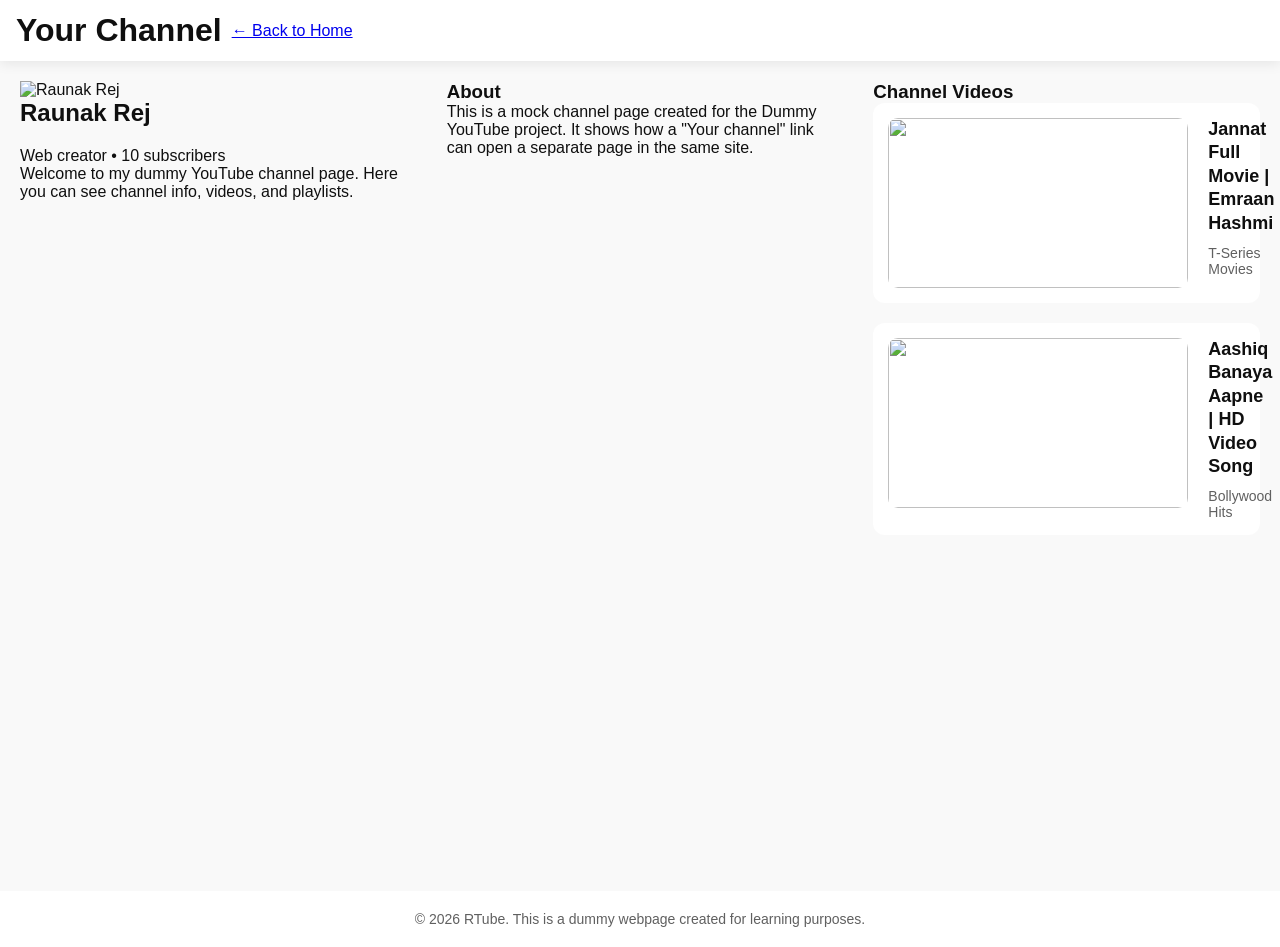
==== channel.html @ 603fffbb "Add files via upload Addition of channel.html" ====
<!DOCTYPE html>
<html lang="en">

<head>
    <meta charset="UTF-8">
    <meta name="viewport" content="width=device-width, initial-scale=1.0">
    <title>Your Channel | Raunak Rej</title>
    <link rel="stylesheet" href="youtube_style.css">
</head>

<body>
    <header class="channel-header">
        <div class="channel-top">
            <h1>Your Channel</h1>
            <a href="index.html" class="back-link">← Back to Home</a>
        </div>
    </header>

    <main class="channel-page">
        <section class="channel-profile">
            <img class="channel-avatar"
                src="https://yt3.ggpht.com/seoNK1MlktRZw8GEsZMOElBRtVl6kZ81d6hCmcFkUjf-pJ1jsKyAmCoxCi_DvO9O91PSFSJ=s88-c-k-c0x00ffffff-no-rj"
                alt="Raunak Rej">
            <div>
                <h2>Raunak Rej</h2>
                <p class="channel-subtitle">Web creator • 10 subscribers</p>
                <p>Welcome to my dummy YouTube channel page. Here you can see channel info, videos, and playlists.</p>
            </div>
        </section>

        <section class="channel-info">
            <h3>About</h3>
            <p>This is a mock channel page created for the Dummy YouTube project. It shows how a "Your channel" link can open a separate page in the same site.</p>
        </section>

        <section class="channel-videos">
            <h3>Channel Videos</h3>
            <div class="video-card">
                <article>
                    <img src="https://cdn.cinematerial.com/p/297x/iajmjaap/jannat-indian-movie-poster-md.jpg?v=1456298328">
                    <div>
                        <h3>Jannat Full Movie | Emraan Hashmi</h3>
                        <p>T-Series Movies</p>
                    </div>
                </article>
            </div>
            <div class="video-card">
                <article>
                    <img src="https://encrypted-tbn0.gstatic.com/images?q=tbn:ANd9GcS42lvnHL2Hnqnjocbv1Q9vMdhVQEsehl34HcLcrfSHyg&s=10">
                    <div>
                        <h3>Aashiq Banaya Aapne | HD Video Song</h3>
                        <p>Bollywood Hits</p>
                    </div>
                </article>
            </div>
        </section>
    </main>

    <footer>
        <p>&copy; 2026 RTube. This is a dummy webpage created for learning purposes.</p>
    </footer>
</body>

</html>
---- youtube_style.css ----
* {
  margin: 0;
  padding: 0;
  box-sizing: border-box;
  font-family: Arial, Helvetica, sans-serif;
}

/* ==========================
   THEME VARIABLES
========================= */

:root {
  --bg: #f9f9f9;
  --text: #0f0f0f;

  --header: #ffffff;
  --sidebar: #ffffff;

  --card: #ffffff;
  --card-hover: #f2f2f2;

  --menu: #ffffff;

  --button: #f2f2f2;
  --button-hover: #e5e5e5;

  --input-bg: #ffffff;

  --border: #e6e6e6;

  --secondary-text: #606060;

  --primary: #ff0000;

  --shadow: 0 3px 12px rgba(0, 0, 0, 0.08);

  --radius: 16px;
}

body.dark-mode {
  --bg: #0f0f0f;
  --text: #ffffff;

  --header: #202020;
  --sidebar: #181818;

  --card: #202020;
  --card-hover: #2f2f2f;

  --menu: #282828;

  --button: #303030;
  --button-hover: #404040;

  --input-bg: #121212;

  --border: #3c3c3c;

  --secondary-text: #aaaaaa;

  --primary: #ff3b3b;

  --shadow: 0 4px 18px rgba(0, 0, 0, 0.45);
}

/* ==========================
   BODY
========================= */

body {
  background: var(--bg);
  color: var(--text);
  transition: all 0.3s ease;
  overflow-x: hidden;
}

/* ==========================
   SPINNER ANIMATION
========================= */

.spinner-container {
  display: flex;
  flex-direction: column;
  align-items: center;
  justify-content: center;
  padding: 40px 20px;
  text-align: center;
  animation: fadeIn 0.3s ease-in;
}

.spinner {
  width: 50px;
  height: 50px;
  border: 4px solid var(--border);
  border-top-color: var(--primary);
  border-radius: 50%;
  animation: spin 0.8s linear infinite;
  margin-bottom: 20px;
}

@keyframes spin {
  to {
    transform: rotate(360deg);
  }
}

@keyframes fadeIn {
  from {
    opacity: 0;
  }
  to {
    opacity: 1;
  }
}

.spinner-container p {
  font-size: 16px;
  color: var(--secondary-text);
  font-weight: 500;
  letter-spacing: 0.5px;
}

/* ==========================
   HEADER
========================= */

header {
  display: flex;
  justify-content: space-between;
  align-items: center;
  gap: 12px;

  padding: 12px 16px;

  background: var(--header);
  box-shadow: var(--shadow);

  position: sticky;
  top: 0;
  z-index: 100;
}

header > div:first-child {
  display: flex;
  align-items: center;
  gap: 10px;
  min-width: auto;
}

header h2 {
  color: #ff0000;
  font-size: clamp(16px, 4vw, 22px);
  white-space: nowrap;
}

header input {
  width: 100%;
  max-width: 100%;
  padding: 10px 15px;

  border: 1px solid var(--border);
  border-radius: 20px;

  outline: none;
  background: var(--input-bg);
  color: var(--text);

  font-size: 14px;
  transition: 0.2s;
}

header input:focus {
  border-color: #3ea6ff;
  box-shadow: 0 0 0 3px rgba(62, 166, 255, 0.18);
}

header button {
  padding: 10px 16px;
  border: none;
  border-radius: 20px;
  background: var(--button);
  color: var(--text);
  cursor: pointer;
  transition: 0.3s;
  white-space: nowrap;
  min-width: fit-content;
}

header button:hover {
  background: #ff0000;
  color: white;
}

/* ==========================
   MAIN
========================= */

main {
  display: flex;
  align-items: flex-start;
  min-height: calc(100vh - 70px);
}

/* ==========================
   SIDEBAR
========================= */

aside {
  width: 230px;
  min-width: 230px;
  flex-shrink: 0;

  background: var(--sidebar);
  min-height: auto;

  padding: 20px 12px;

  position: sticky;
  top: 70px;
  max-height: calc(100vh - 70px);
  overflow-y: auto;
}

aside ul {
  list-style: none;
  display: flex;
  flex-direction: column;
  gap: 5px;
}

aside h3 {
  margin-bottom: 20px;
  font-size: clamp(14px, 4vw, 16px);
}

aside li {
  padding: 12px;
  border-radius: 10px;
  cursor: pointer;
  transition: 0.3s;
  font-size: clamp(12px, 3vw, 14px);
  white-space: nowrap;
  overflow: hidden;
  text-overflow: ellipsis;
}

aside li:hover {
  background: var(--card-hover);
}

/* ==========================
   SECTION
========================= */

section {
  flex: 1;
  padding: 20px;
  min-width: 0;
}

section h2 {
  margin-bottom: 20px;
  font-size: clamp(18px, 5vw, 24px);
}

/* ==========================
   VIDEO CARDS
========================= */

article {
  display: flex;
  gap: 20px;
  padding: 15px;

  background: var(--card);
  color: var(--text);

  border-radius: 12px;
  margin-bottom: 20px;

  transition: 0.3s;
  cursor: pointer;
  align-items: flex-start;
}

article:hover {
  background: var(--card-hover);
}

article img {
  width: 300px;
  min-width: 300px;
  height: 170px;

  object-fit: cover;
  border-radius: 10px;
}

article h3 {
  margin-bottom: 10px;
  font-size: clamp(14px, 4vw, 18px);
  line-height: 1.3;
}

article p {
  color: var(--secondary-text);
  margin-top: 5px;
  font-size: clamp(12px, 3vw, 14px);
}

/* ==========================
   PROFILE
========================= */

.header-right {
  display: flex;
  align-items: center;
  gap: 10px;
  flex-shrink: 0;
}

.profile-container {
  position: relative;
}

.profile-btn {
  border: none;
  background: none;
  cursor: pointer;
  display: flex;
  align-items: center;
  justify-content: center;
  padding: 0;
}

.profile-btn img {
  width: 40px;
  height: 40px;
  border-radius: 50%;
  object-fit: cover;
}

.profile-menu {
  position: absolute;

  right: 0;
  top: 55px;

  width: 260px;
  max-width: 90vw;

  background: var(--menu);
  color: var(--text);

  border-radius: 10px;
  display: none;
  overflow: hidden;

  box-shadow: 0 0 10px rgba(0, 0, 0, 0.5);
  z-index: 999;
}

.profile-menu a {
  display: block;
  color: var(--text);
  text-decoration: none;
  padding: 12px 15px;
  font-size: 14px;
}

.profile-menu a:hover {
  background: var(--card-hover);
}

.profile-header {
  display: flex;
  align-items: center;
  gap: 10px;
  padding: 15px;
}

.profile-header img {
  width: 60px;
  height: 60px;
  border-radius: 50%;
  object-fit: cover;
}

.profile-header p {
  color: var(--secondary-text);
  font-size: 12px;
}

/* ==========================
   APPEARANCE MENU
========================= */

.appearance-menu {
  position: absolute;

  top: 0;
  right: -5px;

  width: 260px;
  max-width: 90vw;

  background: var(--menu);
  color: var(--text);

  border-radius: 10px;
  display: none;

  z-index: 1000;
  box-shadow: 0 2px 15px rgba(0, 0, 0, 0.25);
}

.appearance-header {
  display: flex;
  align-items: center;
  justify-content: space-between;

  padding: 12px;
  font-weight: bold;
  font-size: 14px;
}

.appearance-header button {
  border: none;
  background: none;
  color: var(--text);
  font-size: 20px;
  cursor: pointer;
  padding: 0;
}

.menu-item {
  display: flex;
  justify-content: space-between;
  padding: 12px 15px;
  cursor: pointer;
  font-size: 14px;
}

.menu-item:hover,
.appearance-option:hover {
  background: var(--card-hover);
}

.appearance-option {
  display: flex;
  align-items: center;
  padding: 12px 15px;
  cursor: pointer;
  font-size: 14px;
}

.appearance-option input {
  margin-right: 10px;
}

/* ==========================
   SEARCH
========================= */

.search-container {
  position: relative;
  display: flex;
  align-items: center;
  gap: 8px;
  flex: 1;
  max-width: 600px;
  min-width: 0;
}

#searchInput {
  width: 100%;
  height: 45px;

  padding: 0 20px;

  border-radius: 999px;
  border: 1px solid var(--border);

  background: var(--input-bg);
  color: var(--text);

  font-size: 15px;
  transition: 0.25s;
  min-width: 0;
}

#searchInput:focus {
  border-color: #3ea6ff;
  box-shadow: 0 0 0 3px rgba(62, 166, 255, 0.18);
}

#clearBtn {
  position: absolute;

  right: 50px;

  width: 24px;
  height: 24px;

  border-radius: 50%;

  background: var(--button);
  color: var(--text);

  display: none;
  justify-content: center;
  align-items: center;

  cursor: pointer;
  border: none;
  transition: 0.2s;
}

#clearBtn:hover {
  background: var(--button-hover);
}

/* ==========================
   SEARCH & VOICE BUTTONS
========================= */

#voiceBtn,
#searchBtn {
  margin: 0;
  padding: 8px 12px;
  border: none;
  border-radius: 50%;
  cursor: pointer;
  font-size: 16px;
  background: #f1f1f1;
  transition: 0.3s;
  min-width: 42px;
  width: 42px;
  height: 42px;
  display: flex;
  align-items: center;
  justify-content: center;
  flex-shrink: 0;
}

#searchBtn {
  border-radius: 20px;
  width: auto;
  padding: 8px 14px;
  font-size: 14px;
  color: var(--text);
  background: var(--button);
}

#voiceBtn:hover,
#searchBtn:hover {
  background: #dddddd;
}

body.dark-mode #voiceBtn,
body.dark-mode #searchBtn {
  background: #303030;
  color: white;
}

body.dark-mode #voiceBtn:hover,
body.dark-mode #searchBtn:hover {
  background: #404040;
}

/* ==========================
   HR
========================= */

hr {
  border: none;
  border-top: 1px solid var(--border);
  margin: 15px 0;
}

/* ==========================
   FOOTER
========================= */

footer {
  text-align: center;
  padding: 20px;
  background: var(--header);
  color: var(--secondary-text);
  font-size: 14px;
}

/* ==========================
   RESPONSIVE DESIGN
========================= */

/* Tablet - 1024px and below */
@media (max-width: 1024px) {
  header {
    gap: 10px;
    padding: 10px 12px;
  }

  .search-container {
    max-width: 500px;
  }
}

/* Tablet - 992px and below */
@media (max-width: 992px) {
  header {
    flex-wrap: wrap;
    gap: 8px;
  }

  header > div:first-child {
    order: 1;
    width: 100%;
  }

  .search-container {
    order: 2;
    width: 100%;
    max-width: none;
    flex: 0 0 100%;
  }

  .header-right {
    order: 3;
    width: 100%;
    justify-content: center;
  }

  main {
    flex-direction: column;
    min-height: auto;
  }

  aside {
    width: 100%;
    min-width: auto;
    position: relative;
    top: auto;
    max-height: none;
    padding: 15px 12px;
  }

  aside ul {
    flex-direction: row;
    gap: 10px;
    flex-wrap: wrap;
  }

  aside li {
    padding: 10px 15px;
    white-space: nowrap;
  }

  section {
    padding: 15px;
  }

  article {
    flex-direction: column;
    gap: 15px;
    padding: 12px;
  }

  article img {
    width: 100%;
    min-width: auto;
    height: auto;
    aspect-ratio: 16 / 9;
  }
}

/* Tablet Small - 768px and below */
@media (max-width: 768px) {
  header {
    padding: 10px;
  }

  header h2 {
    font-size: 16px;
  }

  .search-container {
    max-width: none;
  }

  header button,
  #voiceBtn,
  #searchBtn {
    padding: 6px 10px;
    height: 36px;
    font-size: 12px;
    width: 36px;
  }

  #searchBtn {
    width: auto;
    padding: 6px 12px;
    border-radius: 18px;
  }

  .profile-btn img {
    width: 32px;
    height: 32px;
  }

  .profile-menu,
  .appearance-menu {
    width: 220px;
  }

  section {
    padding: 12px;
  }

  article {
    padding: 10px;
  }

  article h3 {
    font-size: 16px;
  }

  article p {
    font-size: 13px;
  }

  aside li {
    padding: 8px 12px;
    font-size: 12px;
  }
}

/* Mobile - 480px and below */
@media (max-width: 480px) {
  header {
    flex-direction: column;
    align-items: stretch;
    padding: 8px;
    gap: 8px;
  }

  header h2 {
    width: 100%;
    text-align: center;
    font-size: 14px;
  }

  header > div:first-child {
    width: 100%;
    justify-content: center;
    order: 1;
  }

  .search-container {
    width: 100%;
    order: 2;
    max-width: 100%;
  }

  #searchInput {
    font-size: 14px;
    padding: 0 15px;
  }

  #clearBtn {
    right: 45px;
  }

  #voiceBtn,
  #searchBtn {
    width: 36px;
    height: 36px;
    font-size: 14px;
    padding: 0;
  }

  #searchBtn {
    width: auto;
    padding: 6px 10px;
  }

  .header-right {
    order: 3;
    width: 100%;
    justify-content: center;
    gap: 8px;
  }

  aside {
    padding: 10px;
  }

  aside li {
    padding: 8px 12px;
    font-size: 12px;
    text-align: center;
    flex: 0 0 calc(50% - 4px);
  }

  aside h3 {
    font-size: 14px;
    width: 100%;
  }

  section {
    padding: 10px;
  }

  article {
    flex-direction: column;
    gap: 10px;
    padding: 10px;
  }

  article img {
    width: 100%;
    height: auto;
    aspect-ratio: 16 / 9;
  }

  article h3 {
    font-size: 15px;
    margin-top: 5px;
  }

  article p {
    font-size: 12px;
  }

  footer {
    font-size: 12px;
    padding: 15px;
  }

  .profile-menu,
  .appearance-menu {
    width: calc(100vw - 20px);
    max-width: 300px;
    right: auto;
    left: 50%;
    transform: translateX(-50%);
  }

  .profile-header {
    padding: 12px;
  }

  .profile-header img {
    width: 48px;
    height: 48px;
  }
}

/* Extra Small - 360px and below */
@media (max-width: 360px) {
  header h2 {
    font-size: 12px;
  }

  header button {
    padding: 4px 8px;
    font-size: 10px;
  }

  #voiceBtn,
  #searchBtn {
    width: 32px;
    height: 32px;
    font-size: 12px;
  }

  article h3 {
    font-size: 13px;
  }

  article p {
    font-size: 11px;
  }

  aside li {
    padding: 6px 10px;
    font-size: 11px;
  }
}

/* Responsive Images */
img {
  max-width: 100%;
  height: auto;
  display: block;
}
/* ========== Help menu (namespaced to .profile-container) ========== */

.profile-container .profile-help-link {
  display: inline-block;
  margin-top: 8px;
  color: var(--text);
  text-decoration: none;
  font-size: 14px;
}

.profile-container .help-menu {
  position: absolute;
  right: 0;
  top: 55px;
  width: 320px;
  max-width: 95vw;
  background: var(--menu);
  color: var(--text);
  border-radius: 10px;
  display: none; /* controlled by .is-open */
  overflow: hidden;
  box-shadow: 0 6px 24px rgba(0, 0, 0, 0.2);
  z-index: 1200; /* above profile menu */
}

/* If you prefer help appear below profile-menu when it's open, you can adjust top via JS or CSS */
.profile-container .help-menu.is-open {
  display: block;
}

.profile-container .help-header {
  display: flex;
  align-items: center;
  justify-content: space-between;
  padding: 12px 14px;
  font-weight: 600;
  font-size: 16px;
}

.profile-container .help-header button {
  border: none;
  background: none;
  font-size: 18px;
  cursor: pointer;
  color: var(--text);
}

.profile-container .help-content {
  padding: 12px 14px 18px;
}

.profile-container .help-list {
  list-style: none;
  margin: 0;
  padding: 0;
}

.profile-container .help-item {
  display: flex;
  gap: 10px;
  padding: 10px 6px;
  align-items: flex-start;
  border-radius: 8px;
}

.profile-container .help-item:hover {
  background: var(--card-hover);
}

.profile-container .help-icon {
  width: 36px;
  height: 36px;
  display: inline-flex;
  align-items: center;
  justify-content: center;
  border-radius: 50%;
  background: rgba(0, 0, 0, 0.05);
  color: var(--text);
}

.profile-container .help-forum {
  display: inline-block;
  margin-top: 8px;
  color: #1a73e8;
  text-decoration: none;
  font-size: 14px;
}

.profile-container .help-search {
  margin-top: 10px;
}

.profile-container .help-search input {
  width: 100%;
  padding: 8px 10px;
  border-radius: 20px;
  border: 1px solid var(--border);
  background: var(--input-bg);
  color: var(--text);
  outline: none;
}

/* small utility for hidden/visible — uses .is-open class so other scripts that set style.display are not overridden */
.profile-container .help-menu[aria-hidden="true"] {
  display: none;
}
.profile-container .help-menu[aria-hidden="false"] {
  display: block;
}
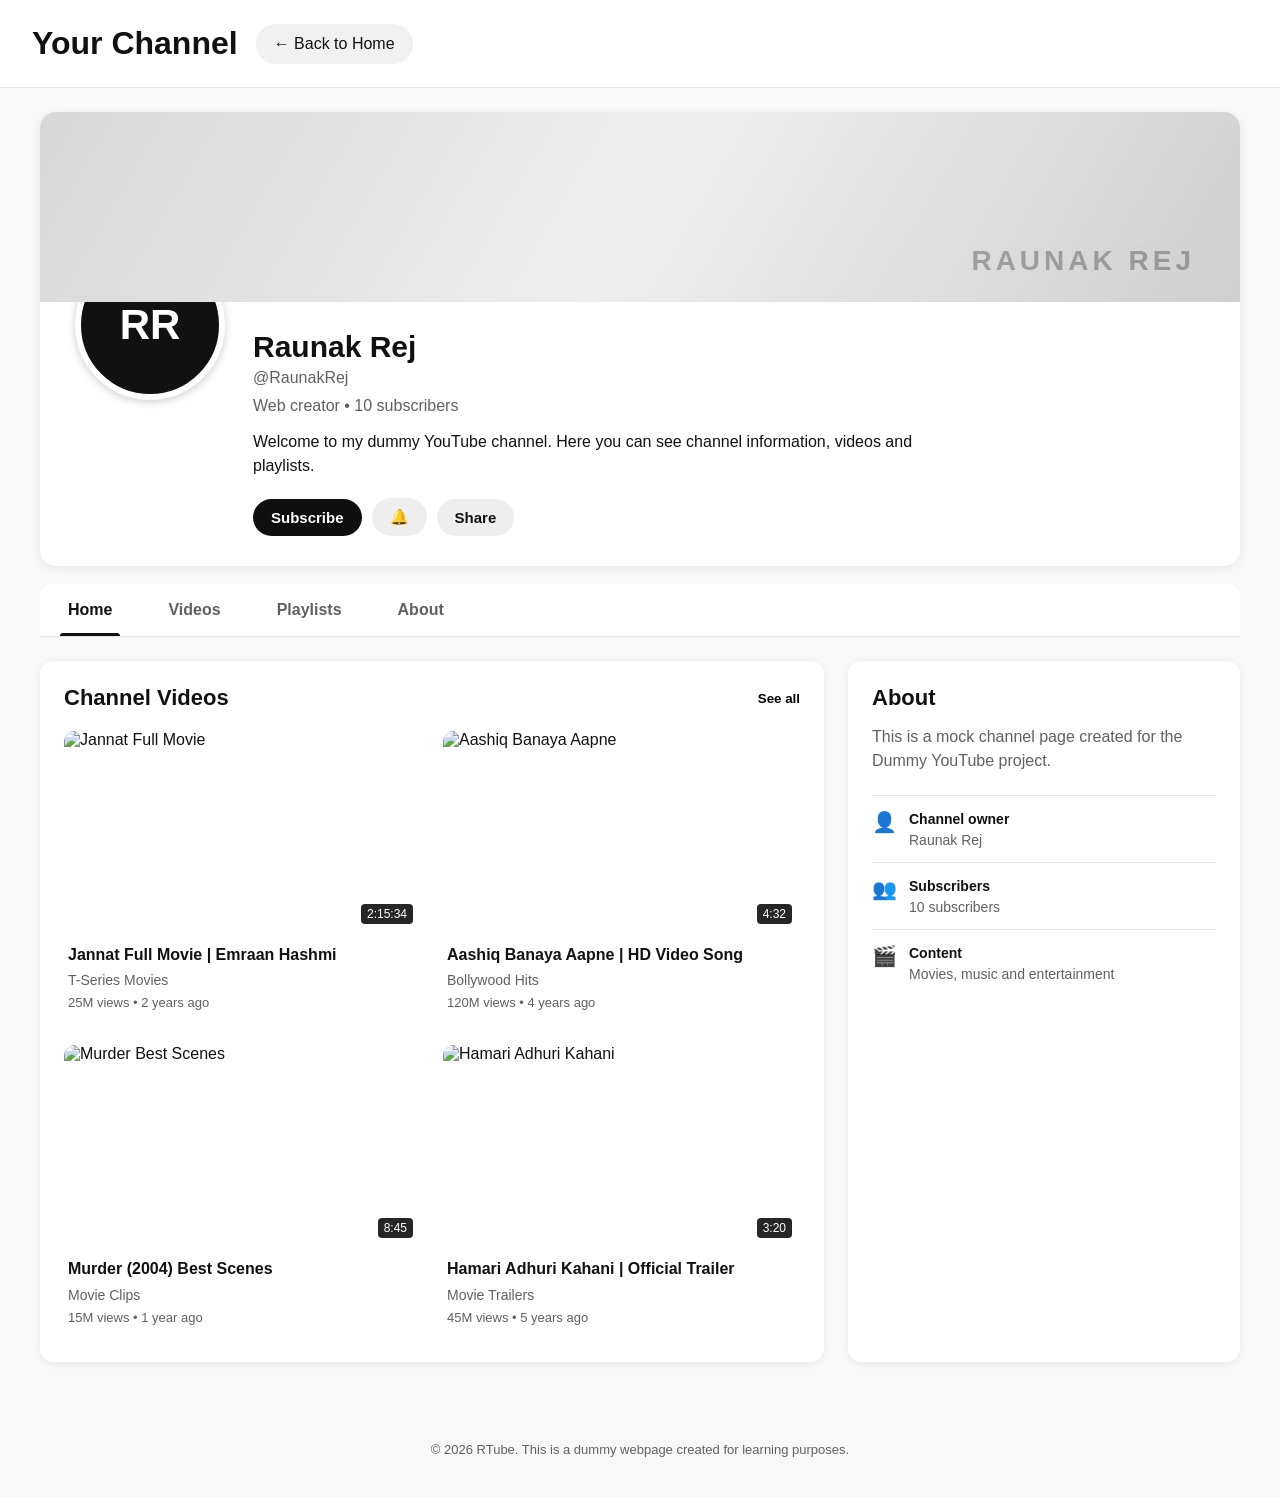
==== commit 773e905f: "Update channel.html channel html updation" ====
--- a/channel.html
+++ b/channel.html
@@ -4,61 +4,461 @@
 <head>
     <meta charset="UTF-8">
     <meta name="viewport" content="width=device-width, initial-scale=1.0">
-    <title>Your Channel | Raunak Rej</title>
-    <link rel="stylesheet" href="youtube_style.css">
+
+    <title>Raunak Rej - Your Channel</title>
+
+    <link rel="stylesheet" href="channel.css">
 </head>
 
 <body>
-    <header class="channel-header">
-        <div class="channel-top">
-            <h1>Your Channel</h1>
-            <a href="index.html" class="back-link">← Back to Home</a>
-        </div>
+
+    <!-- =========================
+         TOP HEADER
+    ========================== -->
+
+    <header class="channel-topbar">
+
+        <h1>Your Channel</h1>
+
+        <a href="index.html" class="back-home">
+            ← Back to Home
+        </a>
+
     </header>
 
+
+    <!-- =========================
+         MAIN CHANNEL PAGE
+    ========================== -->
+
     <main class="channel-page">
-        <section class="channel-profile">
-            <img class="channel-avatar"
-                src="https://yt3.ggpht.com/seoNK1MlktRZw8GEsZMOElBRtVl6kZ81d6hCmcFkUjf-pJ1jsKyAmCoxCi_DvO9O91PSFSJ=s88-c-k-c0x00ffffff-no-rj"
-                alt="Raunak Rej">
-            <div>
-                <h2>Raunak Rej</h2>
-                <p class="channel-subtitle">Web creator • 10 subscribers</p>
-                <p>Welcome to my dummy YouTube channel page. Here you can see channel info, videos, and playlists.</p>
+
+
+        <!-- =========================
+             CHANNEL HERO
+        ========================== -->
+
+        <section class="channel-hero">
+
+            <!-- Channel Banner -->
+
+            <div class="channel-banner">
+
+                <div class="banner-text">
+                    RAUNAK REJ
+                </div>
+
             </div>
+
+
+            <!-- Channel Information -->
+
+            <div class="channel-info">
+
+                <!-- Avatar -->
+
+                <div class="channel-avatar">
+                    RR
+                </div>
+
+
+                <!-- Details -->
+
+                <div class="channel-details">
+
+                    <h2>Raunak Rej</h2>
+
+                    <p class="handle">
+                        @RaunakRej
+                    </p>
+
+                    <p class="channel-meta">
+                        Web creator • 10 subscribers
+                    </p>
+
+                    <p class="channel-description">
+                        Welcome to my dummy YouTube channel.
+                        Here you can see channel information,
+                        videos and playlists.
+                    </p>
+
+
+                    <!-- Buttons -->
+
+                    <div class="channel-actions">
+
+                        <button class="subscribe-btn">
+                            Subscribe
+                        </button>
+
+                        <button class="action-btn">
+                            🔔
+                        </button>
+
+                        <button class="action-btn">
+                            Share
+                        </button>
+
+                    </div>
+
+                </div>
+
+            </div>
+
         </section>
 
-        <section class="channel-info">
-            <h3>About</h3>
-            <p>This is a mock channel page created for the Dummy YouTube project. It shows how a "Your channel" link can open a separate page in the same site.</p>
+
+        <!-- =========================
+             CHANNEL TABS
+        ========================== -->
+
+        <nav class="channel-tabs">
+
+            <button class="tab active">
+                Home
+            </button>
+
+            <button class="tab">
+                Videos
+            </button>
+
+            <button class="tab">
+                Playlists
+            </button>
+
+            <button class="tab">
+                About
+            </button>
+
+        </nav>
+
+
+        <!-- =========================
+             CHANNEL CONTENT
+        ========================== -->
+
+        <section class="channel-content">
+
+
+            <!-- =========================
+                 VIDEOS
+            ========================== -->
+
+            <div class="videos-column">
+
+                <div class="section-heading">
+
+                    <h2>
+                        Channel Videos
+                    </h2>
+
+                    <button class="see-all">
+                        See all
+                    </button>
+
+                </div>
+
+
+                <div class="video-grid">
+
+
+                    <!-- Video 1 -->
+
+                    <article class="channel-video">
+
+                        <div class="thumbnail">
+
+                            <img
+                                src="https://cdn.cinematerial.com/p/297x/iajmjaap/jannat-indian-movie-poster-md.jpg?v=1456298328"
+                                alt="Jannat Full Movie">
+
+                            <span class="duration">
+                                2:15:34
+                            </span>
+
+                        </div>
+
+                        <div class="video-info">
+
+                            <h3>
+                                Jannat Full Movie | Emraan Hashmi
+                            </h3>
+
+                            <p>
+                                T-Series Movies
+                            </p>
+
+                            <span>
+                                25M views • 2 years ago
+                            </span>
+
+                        </div>
+
+                    </article>
+
+
+                    <!-- Video 2 -->
+
+                    <article class="channel-video">
+
+                        <div class="thumbnail">
+
+                            <img
+                                src="https://encrypted-tbn0.gstatic.com/images?q=tbn:ANd9GcS42lvnHL2Hnqnjocbv1Q9vMdhVQEsehl34HcLcrfSHyg&s=10"
+                                alt="Aashiq Banaya Aapne">
+
+                            <span class="duration">
+                                4:32
+                            </span>
+
+                        </div>
+
+                        <div class="video-info">
+
+                            <h3>
+                                Aashiq Banaya Aapne | HD Video Song
+                            </h3>
+
+                            <p>
+                                Bollywood Hits
+                            </p>
+
+                            <span>
+                                120M views • 4 years ago
+                            </span>
+
+                        </div>
+
+                    </article>
+
+
+                    <!-- Video 3 -->
+
+                    <article class="channel-video">
+
+                        <div class="thumbnail">
+
+                            <img
+                                src="https://encrypted-tbn0.gstatic.com/images?q=tbn:ANd9GcTvSOC3si4jKR47IV6FprMm03f3dcYL5GoGmZEZQvebmg&s=10"
+                                alt="Murder Best Scenes">
+
+                            <span class="duration">
+                                8:45
+                            </span>
+
+                        </div>
+
+                        <div class="video-info">
+
+                            <h3>
+                                Murder (2004) Best Scenes
+                            </h3>
+
+                            <p>
+                                Movie Clips
+                            </p>
+
+                            <span>
+                                15M views • 1 year ago
+                            </span>
+
+                        </div>
+
+                    </article>
+
+
+                    <!-- Video 4 -->
+
+                    <article class="channel-video">
+
+                        <div class="thumbnail">
+
+                            <img
+                                src="https://picsum.photos/600/338?random=21"
+                                alt="Hamari Adhuri Kahani">
+
+                            <span class="duration">
+                                3:20
+                            </span>
+
+                        </div>
+
+                        <div class="video-info">
+
+                            <h3>
+                                Hamari Adhuri Kahani | Official Trailer
+                            </h3>
+
+                            <p>
+                                Movie Trailers
+                            </p>
+
+                            <span>
+                                45M views • 5 years ago
+                            </span>
+
+                        </div>
+
+                    </article>
+
+                </div>
+
+            </div>
+
+
+            <!-- =========================
+                 ABOUT
+            ========================== -->
+
+            <aside class="about-card">
+
+                <h2>
+                    About
+                </h2>
+
+                <p class="about-description">
+
+                    This is a mock channel page created for
+                    the Dummy YouTube project.
+
+                </p>
+
+
+                <div class="about-row">
+
+                    <span>
+                        👤
+                    </span>
+
+                    <div>
+
+                        <strong>
+                            Channel owner
+                        </strong>
+
+                        <p>
+                            Raunak Rej
+                        </p>
+
+                    </div>
+
+                </div>
+
+
+                <div class="about-row">
+
+                    <span>
+                        👥
+                    </span>
+
+                    <div>
+
+                        <strong>
+                            Subscribers
+                        </strong>
+
+                        <p>
+                            10 subscribers
+                        </p>
+
+                    </div>
+
+                </div>
+
+
+                <div class="about-row">
+
+                    <span>
+                        🎬
+                    </span>
+
+                    <div>
+
+                        <strong>
+                            Content
+                        </strong>
+
+                        <p>
+                            Movies, music and entertainment
+                        </p>
+
+                    </div>
+
+                </div>
+
+
+            </aside>
+
         </section>
 
-        <section class="channel-videos">
-            <h3>Channel Videos</h3>
-            <div class="video-card">
-                <article>
-                    <img src="https://cdn.cinematerial.com/p/297x/iajmjaap/jannat-indian-movie-poster-md.jpg?v=1456298328">
-                    <div>
-                        <h3>Jannat Full Movie | Emraan Hashmi</h3>
-                        <p>T-Series Movies</p>
-                    </div>
-                </article>
-            </div>
-            <div class="video-card">
-                <article>
-                    <img src="https://encrypted-tbn0.gstatic.com/images?q=tbn:ANd9GcS42lvnHL2Hnqnjocbv1Q9vMdhVQEsehl34HcLcrfSHyg&s=10">
-                    <div>
-                        <h3>Aashiq Banaya Aapne | HD Video Song</h3>
-                        <p>Bollywood Hits</p>
-                    </div>
-                </article>
-            </div>
-        </section>
     </main>
 
+
+    <!-- =========================
+         FOOTER
+    ========================== -->
+
     <footer>
-        <p>&copy; 2026 RTube. This is a dummy webpage created for learning purposes.</p>
+
+        <p>
+            © 2026 RTube. This is a dummy webpage created
+            for learning purposes.
+        </p>
+
     </footer>
+
+
+    <!-- =========================
+         JAVASCRIPT
+    ========================== -->
+
+    <script>
+
+        /* Subscribe Button */
+
+        const subscribeButton =
+            document.querySelector(".subscribe-btn");
+
+        subscribeButton.addEventListener("click", function () {
+
+            this.classList.toggle("subscribed");
+
+            if (this.classList.contains("subscribed")) {
+
+                this.textContent = "Subscribed";
+
+            } else {
+
+                this.textContent = "Subscribe";
+
+            }
+
+        });
+
+
+        /* Channel Tabs */
+
+        const tabs =
+            document.querySelectorAll(".tab");
+
+        tabs.forEach(function (tab) {
+
+            tab.addEventListener("click", function () {
+
+                tabs.forEach(function (item) {
+
+                    item.classList.remove("active");
+
+                });
+
+                this.classList.add("active");
+
+            });
+
+        });
+
+    </script>
+
 </body>
 
 </html>
--- a/channel.css
+++ b/channel.css
@@ -0,0 +1,1102 @@
+/* =====================================================
+   CHANNEL PAGE
+===================================================== */
+
+
+/* =========================
+   ROOT VARIABLES
+========================= */
+
+:root {
+
+    --bg: #f8f8f8;
+
+    --card: #ffffff;
+
+    --text: #111111;
+
+    --secondary: #606060;
+
+    --border: #e5e5e5;
+
+    --hover: #f1f1f1;
+
+    --accent: #111111;
+
+    --subscribe: #0f0f0f;
+
+}
+
+
+/* =========================
+   RESET
+========================= */
+
+* {
+
+    margin: 0;
+
+    padding: 0;
+
+    box-sizing: border-box;
+
+}
+
+
+body {
+
+    font-family:
+        Arial,
+        Helvetica,
+        sans-serif;
+
+    background: var(--bg);
+
+    color: var(--text);
+
+}
+
+
+/* =========================
+   TOP HEADER
+========================= */
+
+.channel-topbar {
+
+    min-height: 88px;
+
+    background: var(--card);
+
+    border-bottom:
+        1px solid var(--border);
+
+    display: flex;
+
+    align-items: center;
+
+    gap: 18px;
+
+    padding:
+        0 32px;
+
+}
+
+
+.channel-topbar h1 {
+
+    font-size: 32px;
+
+    font-weight: 700;
+
+}
+
+
+/* Back Home */
+
+.back-home {
+
+    text-decoration: none;
+
+    color: var(--text);
+
+    background: #f1f1f1;
+
+    padding:
+        11px 18px;
+
+    border-radius: 24px;
+
+    font-size: 16px;
+
+    transition:
+        background 0.2s ease;
+
+}
+
+
+.back-home:hover {
+
+    background: #e2e2e2;
+
+}
+
+
+/* =========================
+   MAIN PAGE
+========================= */
+
+.channel-page {
+
+    width:
+        min(
+            1200px,
+            calc(100% - 40px)
+        );
+
+    margin:
+        24px auto 50px;
+
+}
+
+
+/* =========================
+   CHANNEL HERO
+========================= */
+
+.channel-hero {
+
+    background:
+        var(--card);
+
+    border-radius:
+        16px;
+
+    overflow:
+        hidden;
+
+    box-shadow:
+        0 2px 10px
+        rgba(0, 0, 0, 0.08);
+
+}
+
+
+/* =========================
+   CHANNEL BANNER
+========================= */
+
+.channel-banner {
+
+    height:
+        190px;
+
+    background:
+        linear-gradient(
+            120deg,
+            #d7d7d7,
+            #eeeeee,
+            #cfcfcf
+        );
+
+    position:
+        relative;
+
+}
+
+
+.banner-text {
+
+    position:
+        absolute;
+
+    right:
+        45px;
+
+    bottom:
+        25px;
+
+    font-size:
+        28px;
+
+    font-weight:
+        700;
+
+    letter-spacing:
+        4px;
+
+    opacity:
+        0.3;
+
+}
+
+
+/* =========================
+   CHANNEL INFORMATION
+========================= */
+
+.channel-info {
+
+    display:
+        flex;
+
+    gap:
+        28px;
+
+    padding:
+        28px 35px 30px;
+
+}
+
+
+/* Avatar */
+
+.channel-avatar {
+
+    width:
+        150px;
+
+    height:
+        150px;
+
+    flex-shrink:
+        0;
+
+    margin-top:
+        -80px;
+
+    border-radius:
+        50%;
+
+    background:
+        #111111;
+
+    color:
+        #ffffff;
+
+    border:
+        6px solid #ffffff;
+
+    display:
+        flex;
+
+    align-items:
+        center;
+
+    justify-content:
+        center;
+
+    font-size:
+        42px;
+
+    font-weight:
+        700;
+
+    box-shadow:
+        0 2px 8px
+        rgba(0, 0, 0, 0.2);
+
+}
+
+
+/* Details */
+
+.channel-details {
+
+    flex:
+        1;
+
+}
+
+
+.channel-details h2 {
+
+    font-size:
+        30px;
+
+    margin-bottom:
+        5px;
+
+}
+
+
+.handle {
+
+    color:
+        var(--secondary);
+
+    margin-bottom:
+        10px;
+
+}
+
+
+.channel-meta {
+
+    color:
+        var(--secondary);
+
+    margin-bottom:
+        15px;
+
+}
+
+
+.channel-description {
+
+    max-width:
+        700px;
+
+    line-height:
+        1.5;
+
+    margin-bottom:
+        20px;
+
+}
+
+
+/* =========================
+   CHANNEL BUTTONS
+========================= */
+
+.channel-actions {
+
+    display:
+        flex;
+
+    align-items:
+        center;
+
+    gap:
+        10px;
+
+}
+
+
+.channel-actions button {
+
+    border:
+        none;
+
+    cursor:
+        pointer;
+
+    font-size:
+        15px;
+
+    font-weight:
+        600;
+
+    padding:
+        10px 18px;
+
+    border-radius:
+        22px;
+
+    transition:
+        0.2s;
+
+}
+
+
+/* Subscribe */
+
+.subscribe-btn {
+
+    background:
+        var(--subscribe);
+
+    color:
+        #ffffff;
+
+}
+
+
+.subscribe-btn:hover {
+
+    opacity:
+        0.85;
+
+}
+
+
+.subscribe-btn.subscribed {
+
+    background:
+        #e5e5e5;
+
+    color:
+        #111111;
+
+}
+
+
+/* Other buttons */
+
+.action-btn {
+
+    background:
+        #eeeeee;
+
+    color:
+        #111111;
+
+}
+
+
+.action-btn:hover {
+
+    background:
+        #dddddd;
+
+}
+
+
+/* =========================
+   CHANNEL TABS
+========================= */
+
+.channel-tabs {
+
+    display:
+        flex;
+
+    align-items:
+        center;
+
+    margin-top:
+        18px;
+
+    background:
+        var(--card);
+
+    border-bottom:
+        1px solid var(--border);
+
+    border-radius:
+        12px 12px 0 0;
+
+    overflow-x:
+        auto;
+
+}
+
+
+.tab {
+
+    border:
+        none;
+
+    background:
+        transparent;
+
+    padding:
+        17px 28px;
+
+    font-size:
+        16px;
+
+    font-weight:
+        600;
+
+    color:
+        var(--secondary);
+
+    cursor:
+        pointer;
+
+    position:
+        relative;
+
+    white-space:
+        nowrap;
+
+}
+
+
+.tab:hover {
+
+    background:
+        var(--hover);
+
+}
+
+
+.tab.active {
+
+    color:
+        var(--text);
+
+}
+
+
+.tab.active::after {
+
+    content:
+        "";
+
+    position:
+        absolute;
+
+    bottom:
+        0;
+
+    left:
+        20px;
+
+    right:
+        20px;
+
+    height:
+        3px;
+
+    background:
+        var(--text);
+
+    border-radius:
+        3px 3px 0 0;
+
+}
+
+
+/* =========================
+   CONTENT
+========================= */
+
+.channel-content {
+
+    display:
+        grid;
+
+    grid-template-columns:
+        minmax(0, 2fr)
+        minmax(280px, 1fr);
+
+    gap:
+        24px;
+
+    margin-top:
+        24px;
+
+}
+
+
+.videos-column,
+.about-card {
+
+    background:
+        var(--card);
+
+    border-radius:
+        14px;
+
+    padding:
+        24px;
+
+    box-shadow:
+        0 2px 8px
+        rgba(0, 0, 0, 0.07);
+
+}
+
+
+/* =========================
+   SECTION HEADING
+========================= */
+
+.section-heading {
+
+    display:
+        flex;
+
+    align-items:
+        center;
+
+    justify-content:
+        space-between;
+
+    margin-bottom:
+        20px;
+
+}
+
+
+.section-heading h2,
+.about-card h2 {
+
+    font-size:
+        22px;
+
+}
+
+
+.see-all {
+
+    border:
+        none;
+
+    background:
+        transparent;
+
+    font-weight:
+        600;
+
+    cursor:
+        pointer;
+
+}
+
+
+.see-all:hover {
+
+    text-decoration:
+        underline;
+
+}
+
+
+/* =========================
+   VIDEO GRID
+========================= */
+
+.video-grid {
+
+    display:
+        grid;
+
+    grid-template-columns:
+        repeat(
+            2,
+            minmax(0, 1fr)
+        );
+
+    gap:
+        22px;
+
+}
+
+
+/* Video */
+
+.channel-video {
+
+    cursor:
+        pointer;
+
+    border-radius:
+        10px;
+
+    overflow:
+        hidden;
+
+    transition:
+        transform 0.2s ease;
+
+}
+
+
+.channel-video:hover {
+
+    transform:
+        translateY(-3px);
+
+}
+
+
+/* Thumbnail */
+
+.thumbnail {
+
+    position:
+        relative;
+
+    width:
+        100%;
+
+}
+
+
+.channel-video img {
+
+    width:
+        100%;
+
+    aspect-ratio:
+        16 / 9;
+
+    object-fit:
+        cover;
+
+    display:
+        block;
+
+}
+
+
+/* Duration */
+
+.duration {
+
+    position:
+        absolute;
+
+    right:
+        8px;
+
+    bottom:
+        8px;
+
+    background:
+        rgba(0, 0, 0, 0.85);
+
+    color:
+        #ffffff;
+
+    padding:
+        3px 6px;
+
+    border-radius:
+        4px;
+
+    font-size:
+        12px;
+
+}
+
+
+/* =========================
+   VIDEO INFORMATION
+========================= */
+
+.video-info {
+
+    padding:
+        12px 4px;
+
+}
+
+
+.video-info h3 {
+
+    font-size:
+        16px;
+
+    line-height:
+        1.35;
+
+    margin-bottom:
+        7px;
+
+}
+
+
+.video-info p {
+
+    color:
+        var(--secondary);
+
+    font-size:
+        14px;
+
+    margin-bottom:
+        5px;
+
+}
+
+
+.video-info span {
+
+    color:
+        var(--secondary);
+
+    font-size:
+        13px;
+
+}
+
+
+/* =========================
+   ABOUT
+========================= */
+
+.about-description {
+
+    color:
+        var(--secondary);
+
+    line-height:
+        1.5;
+
+    margin:
+        14px 0 22px;
+
+}
+
+
+.about-row {
+
+    display:
+        flex;
+
+    align-items:
+        flex-start;
+
+    gap:
+        12px;
+
+    padding:
+        14px 0;
+
+    border-top:
+        1px solid var(--border);
+
+}
+
+
+.about-row > span {
+
+    font-size:
+        20px;
+
+}
+
+
+.about-row strong {
+
+    font-size:
+        14px;
+
+}
+
+
+.about-row p {
+
+    color:
+        var(--secondary);
+
+    font-size:
+        14px;
+
+    margin-top:
+        4px;
+
+}
+
+
+/* =========================
+   FOOTER
+========================= */
+
+footer {
+
+    text-align:
+        center;
+
+    color:
+        var(--secondary);
+
+    padding:
+        30px 20px 40px;
+
+    font-size:
+        13px;
+
+}
+
+
+/* =====================================================
+   RESPONSIVE DESIGN
+===================================================== */
+
+
+/* Tablet */
+
+@media (max-width: 900px) {
+
+    .channel-content {
+
+        grid-template-columns:
+            1fr;
+
+    }
+
+
+    .about-card {
+
+        order:
+            -1;
+
+    }
+
+
+    .video-grid {
+
+        grid-template-columns:
+            repeat(
+                2,
+                minmax(0, 1fr)
+            );
+
+    }
+
+}
+
+
+/* Mobile */
+
+@media (max-width: 650px) {
+
+    .channel-topbar {
+
+        min-height:
+            auto;
+
+        padding:
+            18px;
+
+        flex-wrap:
+            wrap;
+
+    }
+
+
+    .channel-topbar h1 {
+
+        font-size:
+            26px;
+
+    }
+
+
+    .channel-page {
+
+        width:
+            calc(100% - 20px);
+
+        margin-top:
+            12px;
+
+    }
+
+
+    .channel-banner {
+
+        height:
+            130px;
+
+    }
+
+
+    .banner-text {
+
+        right:
+            20px;
+
+        bottom:
+            18px;
+
+        font-size:
+            18px;
+
+    }
+
+
+    .channel-info {
+
+        flex-direction:
+            column;
+
+        gap:
+            12px;
+
+        padding:
+            20px;
+
+    }
+
+
+    .channel-avatar {
+
+        width:
+            105px;
+
+        height:
+            105px;
+
+        margin-top:
+            -65px;
+
+        font-size:
+            30px;
+
+    }
+
+
+    .channel-details h2 {
+
+        font-size:
+            25px;
+
+    }
+
+
+    .channel-tabs {
+
+        overflow-x:
+            auto;
+
+    }
+
+
+    .tab {
+
+        padding:
+            15px 20px;
+
+    }
+
+
+    .channel-content {
+
+        margin-top:
+            12px;
+
+        gap:
+            12px;
+
+    }
+
+
+    .videos-column,
+    .about-card {
+
+        padding:
+            16px;
+
+    }
+
+
+    .video-grid {
+
+        grid-template-columns:
+            1fr;
+
+        gap:
+            18px;
+
+    }
+
+}
+
+
+/* Small Mobile */
+
+@media (max-width: 420px) {
+
+    .back-home {
+
+        font-size:
+            14px;
+
+        padding:
+            9px 13px;
+
+    }
+
+
+    .channel-actions {
+
+        flex-wrap:
+            wrap;
+
+    }
+
+
+    .channel-actions button {
+
+        padding:
+            9px 14px;
+
+    }
+
+}
